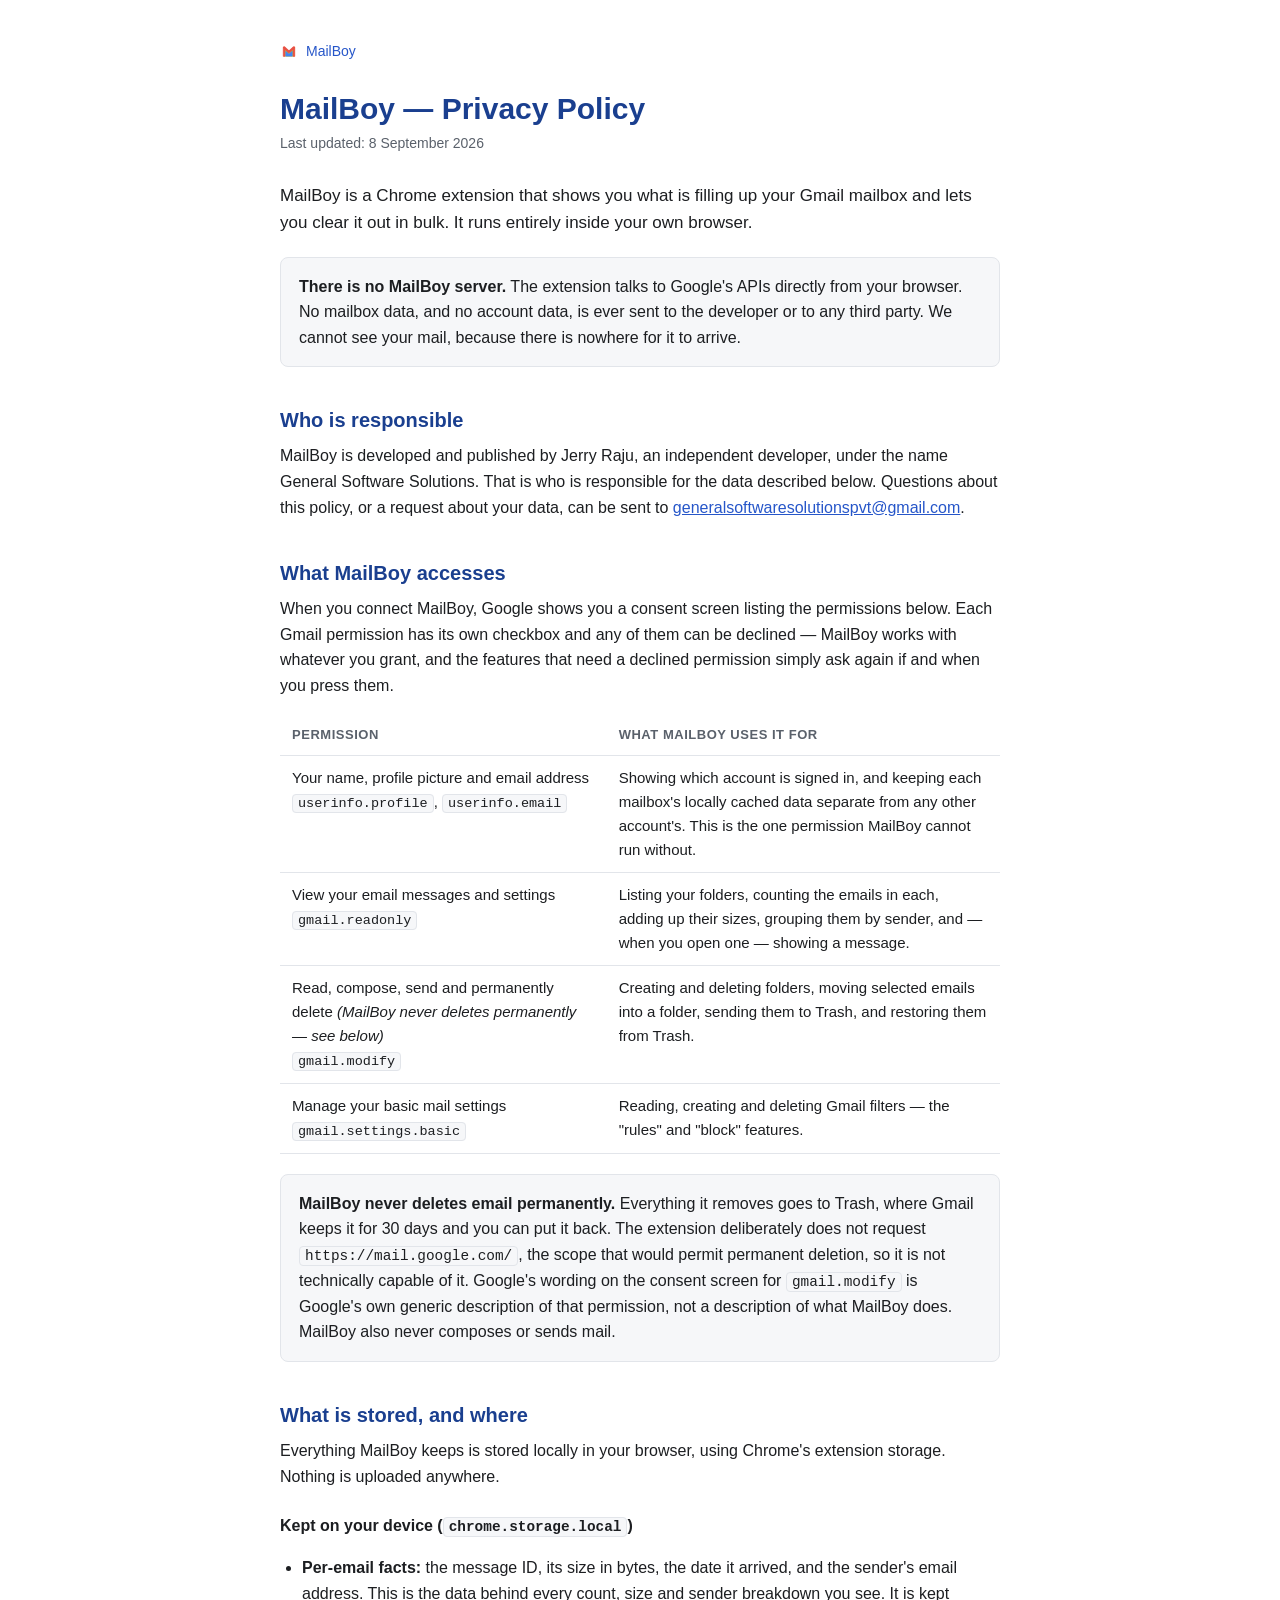
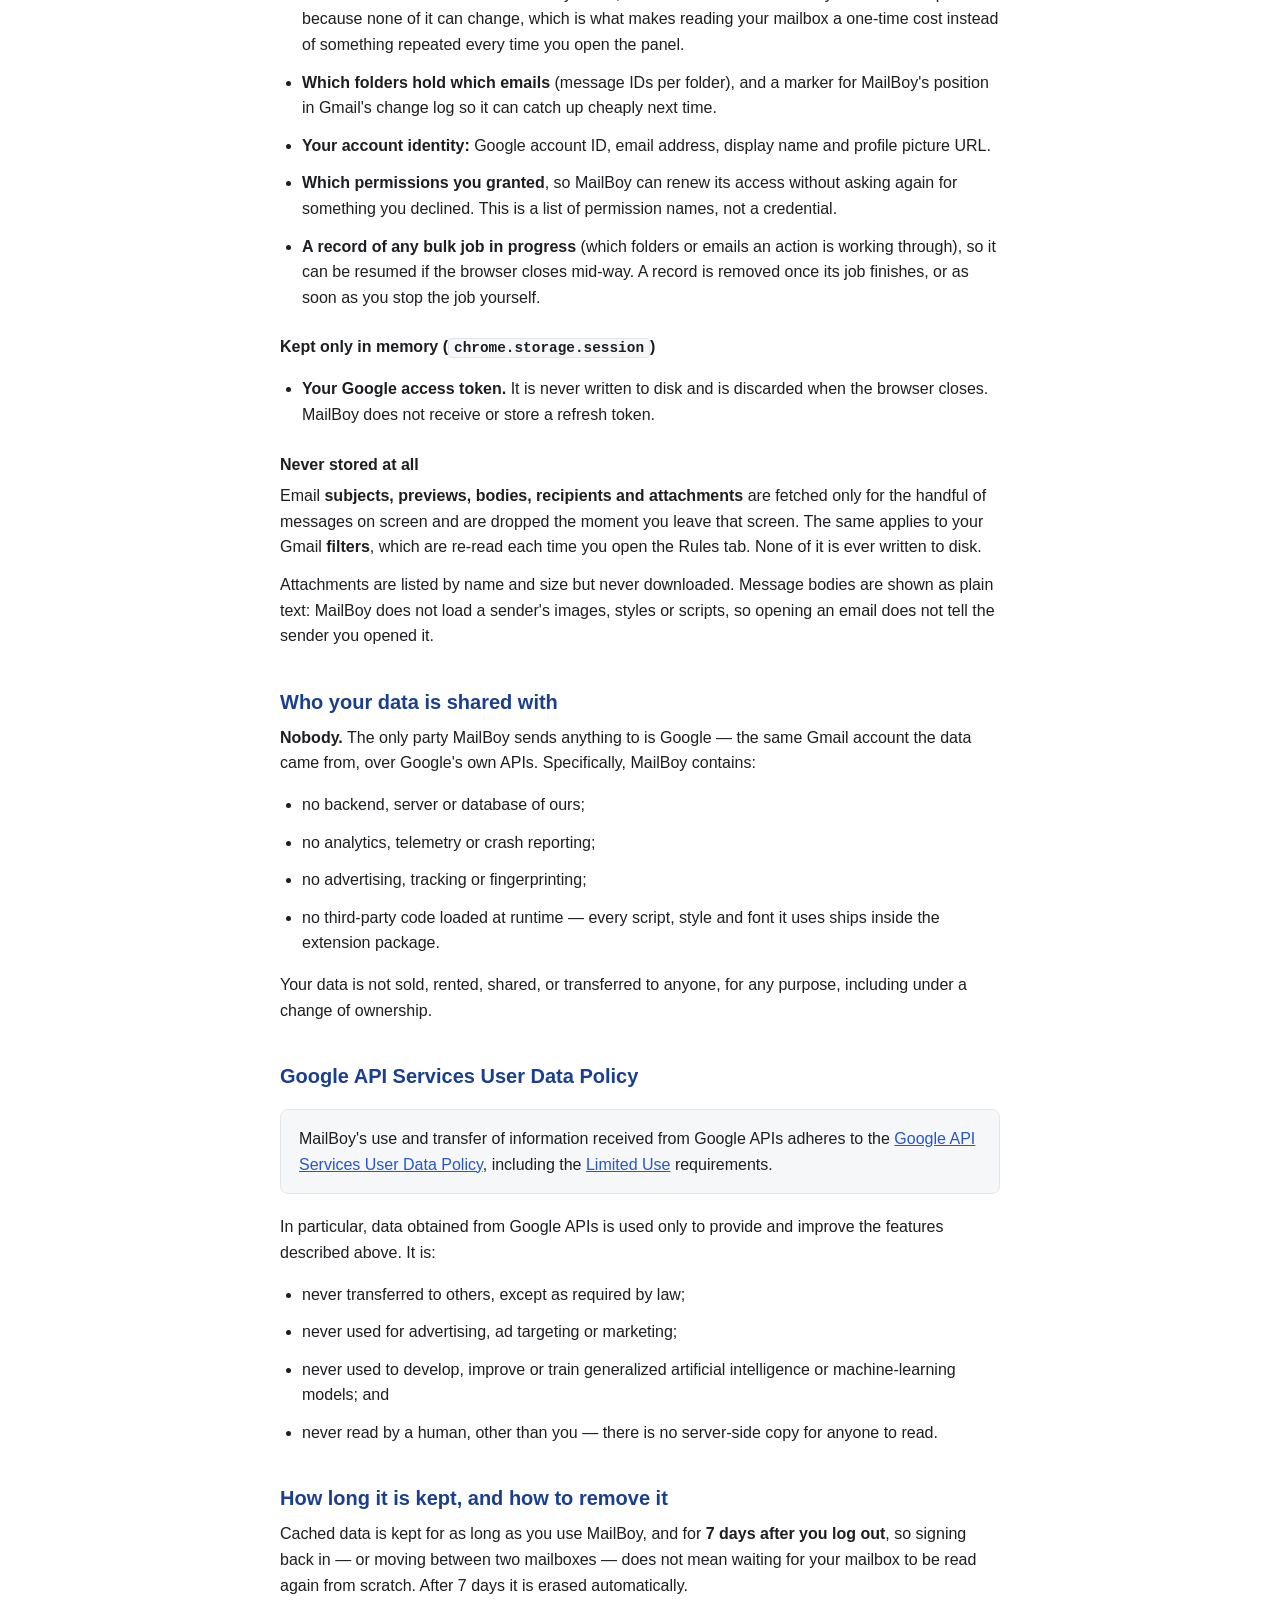
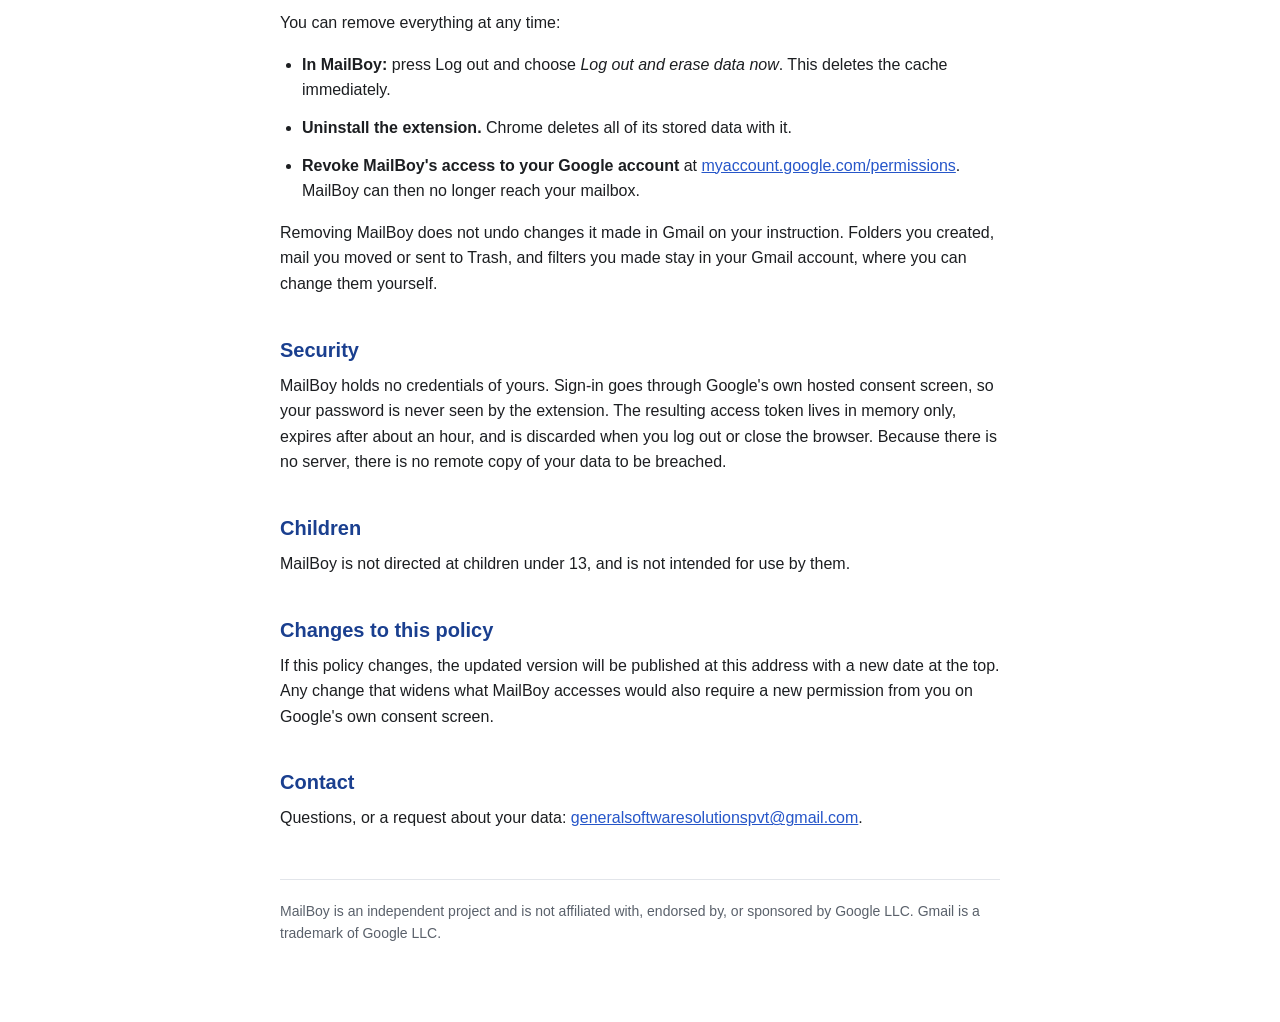
==== privacy.html @ fb3d023c "Add homepage. Signed-off-by: Jerry Raju <28558689+jerryraju07@users.noreply.github.com>" ====
<!doctype html>
<html lang="en">
  <head>
    <meta charset="utf-8" />
    <meta name="viewport" content="width=device-width, initial-scale=1" />
    <title>MailBoy — Privacy Policy</title>
    <meta
      name="description"
      content="Privacy policy for the MailBoy Chrome extension: what Google data it uses, where that data stays, and how to remove it."
    />
    <link rel="canonical" href="https://general-software-solutions.github.io/MailBoy/privacy.html" />
    <link rel="icon" type="image/png" sizes="32x32" href="resources/icons/icon32.png" />
    <link rel="icon" type="image/png" sizes="16x16" href="resources/icons/icon16.png" />
    <link rel="apple-touch-icon" href="resources/icons/icon128.png" />
    <style>
      :root {
        color-scheme: light dark;
        --bg: #ffffff;
        --surface: #f6f7f9;
        --text: #1c1e21;
        --muted: #5a616b;
        --heading: #1a3f8f;
        --border: #e2e5ea;
        --accent: #2656c9;
      }

      @media (prefers-color-scheme: dark) {
        :root {
          --bg: #16181c;
          --surface: #1e2126;
          --text: #e6e8ec;
          --muted: #a8b0bb;
          --heading: #aec6f6;
          --border: #2c3038;
          --accent: #7ba3ff;
        }
      }

      * {
        box-sizing: border-box;
      }

      body {
        margin: 0;
        padding: 40px 20px 80px;
        background: var(--bg);
        color: var(--text);
        font: 16px/1.6 -apple-system, BlinkMacSystemFont, "Segoe UI", Roboto,
          Helvetica, Arial, sans-serif;
      }

      main {
        max-width: 720px;
        margin: 0 auto;
      }

      h1 {
        font-size: 30px;
        line-height: 1.25;
        margin: 0 0 4px;
        color: var(--heading);
      }

      h2 {
        font-size: 20px;
        line-height: 1.3;
        margin: 40px 0 10px;
        color: var(--heading);
      }

      h3 {
        font-size: 16px;
        margin: 24px 0 6px;
      }

      .updated {
        color: var(--muted);
        font-size: 14px;
        margin: 0 0 28px;
      }

      .lede {
        font-size: 17px;
      }

      p,
      li {
        margin: 0 0 12px;
      }

      ul {
        padding-left: 22px;
      }

      a {
        color: var(--accent);
      }

      code {
        font-family: ui-monospace, SFMono-Regular, Menlo, Consolas, monospace;
        font-size: 0.9em;
        background: var(--surface);
        border: 1px solid var(--border);
        border-radius: 4px;
        padding: 1px 5px;
      }

      .callout {
        background: var(--surface);
        border: 1px solid var(--border);
        border-radius: 8px;
        padding: 16px 18px;
        margin: 20px 0;
      }

      .callout p:last-child,
      .callout ul:last-child,
      .callout li:last-child {
        margin-bottom: 0;
      }

      .table-wrap {
        overflow-x: auto;
        margin: 16px 0 20px;
      }

      table {
        border-collapse: collapse;
        width: 100%;
        min-width: 520px;
        font-size: 15px;
      }

      th,
      td {
        text-align: left;
        vertical-align: top;
        padding: 10px 12px;
        border-bottom: 1px solid var(--border);
      }

      th {
        color: var(--muted);
        font-weight: 600;
        font-size: 13px;
        text-transform: uppercase;
        letter-spacing: 0.04em;
      }

      .home {
        display: inline-flex;
        align-items: center;
        gap: 8px;
        margin: 0 0 28px;
        font-size: 14px;
        font-weight: 500;
        text-decoration: none;
      }

      .home svg {
        width: 18px;
        height: 18px;
        display: block;
      }

      footer {
        margin-top: 48px;
        padding-top: 20px;
        border-top: 1px solid var(--border);
        color: var(--muted);
        font-size: 14px;
      }
    </style>
  </head>
  <body>
    <main>
      <a class="home" href="./">
        <svg viewBox="0 0 200 200" aria-hidden="true">
          <path d="m45,161 v-110 l60,70 l58,-70 v110" fill="#fbbc05" stroke="#fbbc05" />
          <path
            d="m45,60 l55,50 55,-50"
            fill="none"
            stroke="#E85146"
            stroke-width="25"
            stroke-linecap="round"
            stroke-linejoin="round"
          />
          <path d="m35,160 h20 v-100 h-20z" fill="#E85146" stroke="#E85146" stroke-width="5" />
          <path d="m145,160 h20 v-100 h-20z" fill="#E85146" stroke="#E85146" stroke-width="5" />
          <path d="m60,160 h80 v-65 l-40,35 l-40,-35" fill="#4285f4" stroke="#34a853" />
        </svg>
        MailBoy
      </a>

      <h1>MailBoy — Privacy Policy</h1>
      <p class="updated">Last updated: 8 September 2026</p>

      <p class="lede">
        MailBoy is a Chrome extension that shows you what is filling up your
        Gmail mailbox and lets you clear it out in bulk. It runs entirely inside
        your own browser.
      </p>

      <div class="callout">
        <p>
          <strong>There is no MailBoy server.</strong> The extension talks to
          Google's APIs directly from your browser. No mailbox data, and no
          account data, is ever sent to the developer or to any third party. We
          cannot see your mail, because there is nowhere for it to arrive.
        </p>
      </div>

      <h2>Who is responsible</h2>
      <p>
        MailBoy is developed and published by Jerry Raju, an independent
        developer, under the name General Software Solutions. That is who is
        responsible for the data described below. Questions about this policy,
        or a request about your data, can be sent to
        <a href="mailto:generalsoftwaresolutionspvt@gmail.com">generalsoftwaresolutionspvt@gmail.com</a>.
      </p>

      <h2>What MailBoy accesses</h2>
      <p>
        When you connect MailBoy, Google shows you a consent screen listing the
        permissions below. Each Gmail permission has its own checkbox and any of
        them can be declined — MailBoy works with whatever you grant, and the
        features that need a declined permission simply ask again if and when you
        press them.
      </p>

      <div class="table-wrap">
        <table>
          <thead>
            <tr>
              <th>Permission</th>
              <th>What MailBoy uses it for</th>
            </tr>
          </thead>
          <tbody>
            <tr>
              <td>
                Your name, profile picture and email address<br />
                <code>userinfo.profile</code>, <code>userinfo.email</code>
              </td>
              <td>
                Showing which account is signed in, and keeping each mailbox's
                locally cached data separate from any other account's. This is
                the one permission MailBoy cannot run without.
              </td>
            </tr>
            <tr>
              <td>
                View your email messages and settings<br />
                <code>gmail.readonly</code>
              </td>
              <td>
                Listing your folders, counting the emails in each, adding up
                their sizes, grouping them by sender, and — when you open one —
                showing a message.
              </td>
            </tr>
            <tr>
              <td>
                Read, compose, send and permanently delete
                <em>(MailBoy never deletes permanently — see below)</em><br />
                <code>gmail.modify</code>
              </td>
              <td>
                Creating and deleting folders, moving selected emails into a
                folder, sending them to Trash, and restoring them from Trash.
              </td>
            </tr>
            <tr>
              <td>
                Manage your basic mail settings<br />
                <code>gmail.settings.basic</code>
              </td>
              <td>
                Reading, creating and deleting Gmail filters — the "rules" and
                "block" features.
              </td>
            </tr>
          </tbody>
        </table>
      </div>

      <div class="callout">
        <p>
          <strong>MailBoy never deletes email permanently.</strong> Everything it
          removes goes to Trash, where Gmail keeps it for 30 days and you can put
          it back. The extension deliberately does not request
          <code>https://mail.google.com/</code>, the scope that would permit
          permanent deletion, so it is not technically capable of it. Google's
          wording on the consent screen for <code>gmail.modify</code> is Google's
          own generic description of that permission, not a description of what
          MailBoy does. MailBoy also never composes or sends mail.
        </p>
      </div>

      <h2>What is stored, and where</h2>
      <p>
        Everything MailBoy keeps is stored locally in your browser, using
        Chrome's extension storage. Nothing is uploaded anywhere.
      </p>

      <h3>Kept on your device (<code>chrome.storage.local</code>)</h3>
      <ul>
        <li>
          <strong>Per-email facts:</strong> the message ID, its size in bytes,
          the date it arrived, and the sender's email address. This is the data
          behind every count, size and sender breakdown you see. It is kept
          because none of it can change, which is what makes reading your mailbox
          a one-time cost instead of something repeated every time you open the
          panel.
        </li>
        <li>
          <strong>Which folders hold which emails</strong> (message IDs per
          folder), and a marker for MailBoy's position in Gmail's change log so
          it can catch up cheaply next time.
        </li>
        <li>
          <strong>Your account identity:</strong> Google account ID, email
          address, display name and profile picture URL.
        </li>
        <li>
          <strong>Which permissions you granted</strong>, so MailBoy can renew
          its access without asking again for something you declined. This is a
          list of permission names, not a credential.
        </li>
        <li>
          <strong>A record of any bulk job in progress</strong> (which folders or
          emails an action is working through), so it can be resumed if the
          browser closes mid-way. A record is removed once its job finishes, or
          as soon as you stop the job yourself.
        </li>
      </ul>

      <h3>Kept only in memory (<code>chrome.storage.session</code>)</h3>
      <ul>
        <li>
          <strong>Your Google access token.</strong> It is never written to disk
          and is discarded when the browser closes. MailBoy does not receive or
          store a refresh token.
        </li>
      </ul>

      <h3>Never stored at all</h3>
      <p>
        Email <strong>subjects, previews, bodies, recipients and attachments</strong>
        are fetched only for the handful of messages on screen and are dropped
        the moment you leave that screen. The same applies to your Gmail
        <strong>filters</strong>, which are re-read each time you open the Rules
        tab. None of it is ever written to disk.
      </p>
      <p>
        Attachments are listed by name and size but never downloaded. Message
        bodies are shown as plain text: MailBoy does not load a sender's images,
        styles or scripts, so opening an email does not tell the sender you
        opened it.
      </p>

      <h2>Who your data is shared with</h2>
      <p>
        <strong>Nobody.</strong> The only party MailBoy sends anything to is
        Google — the same Gmail account the data came from, over Google's own
        APIs. Specifically, MailBoy contains:
      </p>
      <ul>
        <li>no backend, server or database of ours;</li>
        <li>no analytics, telemetry or crash reporting;</li>
        <li>no advertising, tracking or fingerprinting;</li>
        <li>
          no third-party code loaded at runtime — every script, style and font it
          uses ships inside the extension package.
        </li>
      </ul>
      <p>
        Your data is not sold, rented, shared, or transferred to anyone, for any
        purpose, including under a change of ownership.
      </p>

      <h2>Google API Services User Data Policy</h2>
      <div class="callout">
        <p>
          MailBoy's use and transfer of information received from Google APIs
          adheres to the
          <a
            href="https://developers.google.com/terms/api-services-user-data-policy"
            rel="noopener noreferrer"
            >Google API Services User Data Policy</a
          >, including the
          <a
            href="https://developers.google.com/terms/api-services-user-data-policy#additional_requirements_for_specific_api_scopes"
            rel="noopener noreferrer"
            >Limited Use</a
          >
          requirements.
        </p>
      </div>
      <p>In particular, data obtained from Google APIs is used only to provide and improve the features described above. It is:</p>
      <ul>
        <li>never transferred to others, except as required by law;</li>
        <li>never used for advertising, ad targeting or marketing;</li>
        <li>
          never used to develop, improve or train generalized artificial
          intelligence or machine-learning models; and
        </li>
        <li>
          never read by a human, other than you — there is no server-side copy for
          anyone to read.
        </li>
      </ul>

      <h2>How long it is kept, and how to remove it</h2>
      <p>
        Cached data is kept for as long as you use MailBoy, and for
        <strong>7 days after you log out</strong>, so signing back in — or moving
        between two mailboxes — does not mean waiting for your mailbox to be read
        again from scratch. After 7 days it is erased automatically.
      </p>
      <p>You can remove everything at any time:</p>
      <ul>
        <li>
          <strong>In MailBoy:</strong> press Log out and choose
          <em>Log out and erase data now</em>. This deletes the cache
          immediately.
        </li>
        <li>
          <strong>Uninstall the extension.</strong> Chrome deletes all of its
          stored data with it.
        </li>
        <li>
          <strong>Revoke MailBoy's access to your Google account</strong> at
          <a
            href="https://myaccount.google.com/permissions"
            rel="noopener noreferrer"
            >myaccount.google.com/permissions</a
          >. MailBoy can then no longer reach your mailbox.
        </li>
      </ul>
      <p>
        Removing MailBoy does not undo changes it made in Gmail on your
        instruction. Folders you created, mail you moved or sent to Trash, and
        filters you made stay in your Gmail account, where you can change them
        yourself.
      </p>

      <h2>Security</h2>
      <p>
        MailBoy holds no credentials of yours. Sign-in goes through Google's own
        hosted consent screen, so your password is never seen by the extension.
        The resulting access token lives in memory only, expires after about an
        hour, and is discarded when you log out or close the browser. Because
        there is no server, there is no remote copy of your data to be breached.
      </p>

      <h2>Children</h2>
      <p>
        MailBoy is not directed at children under 13, and is not intended for use
        by them.
      </p>

      <h2>Changes to this policy</h2>
      <p>
        If this policy changes, the updated version will be published at this
        address with a new date at the top. Any change that widens what MailBoy
        accesses would also require a new permission from you on Google's own
        consent screen.
      </p>

      <h2>Contact</h2>
      <p>
        Questions, or a request about your data:
        <a href="mailto:generalsoftwaresolutionspvt@gmail.com">generalsoftwaresolutionspvt@gmail.com</a>.
      </p>

      <footer>
        MailBoy is an independent project and is not affiliated with, endorsed by,
        or sponsored by Google LLC. Gmail is a trademark of Google LLC.
      </footer>
    </main>
  </body>
</html>
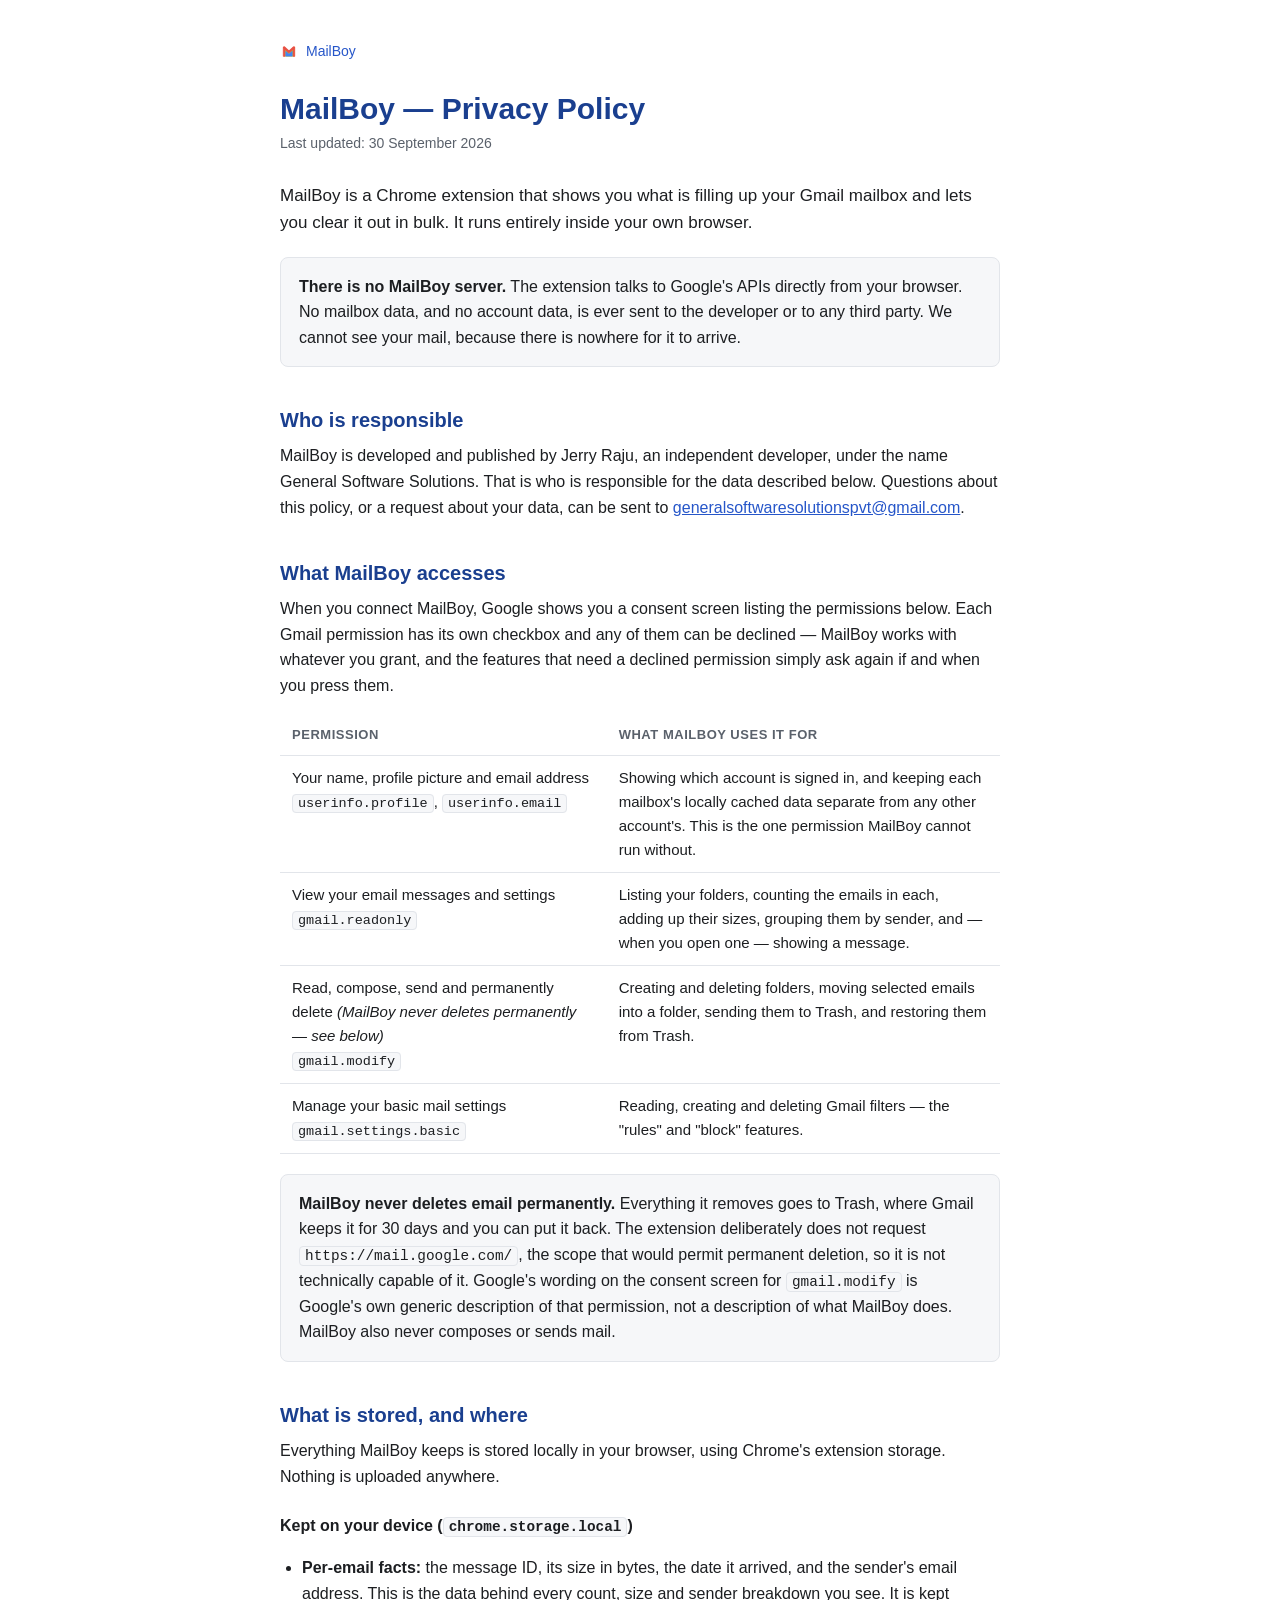
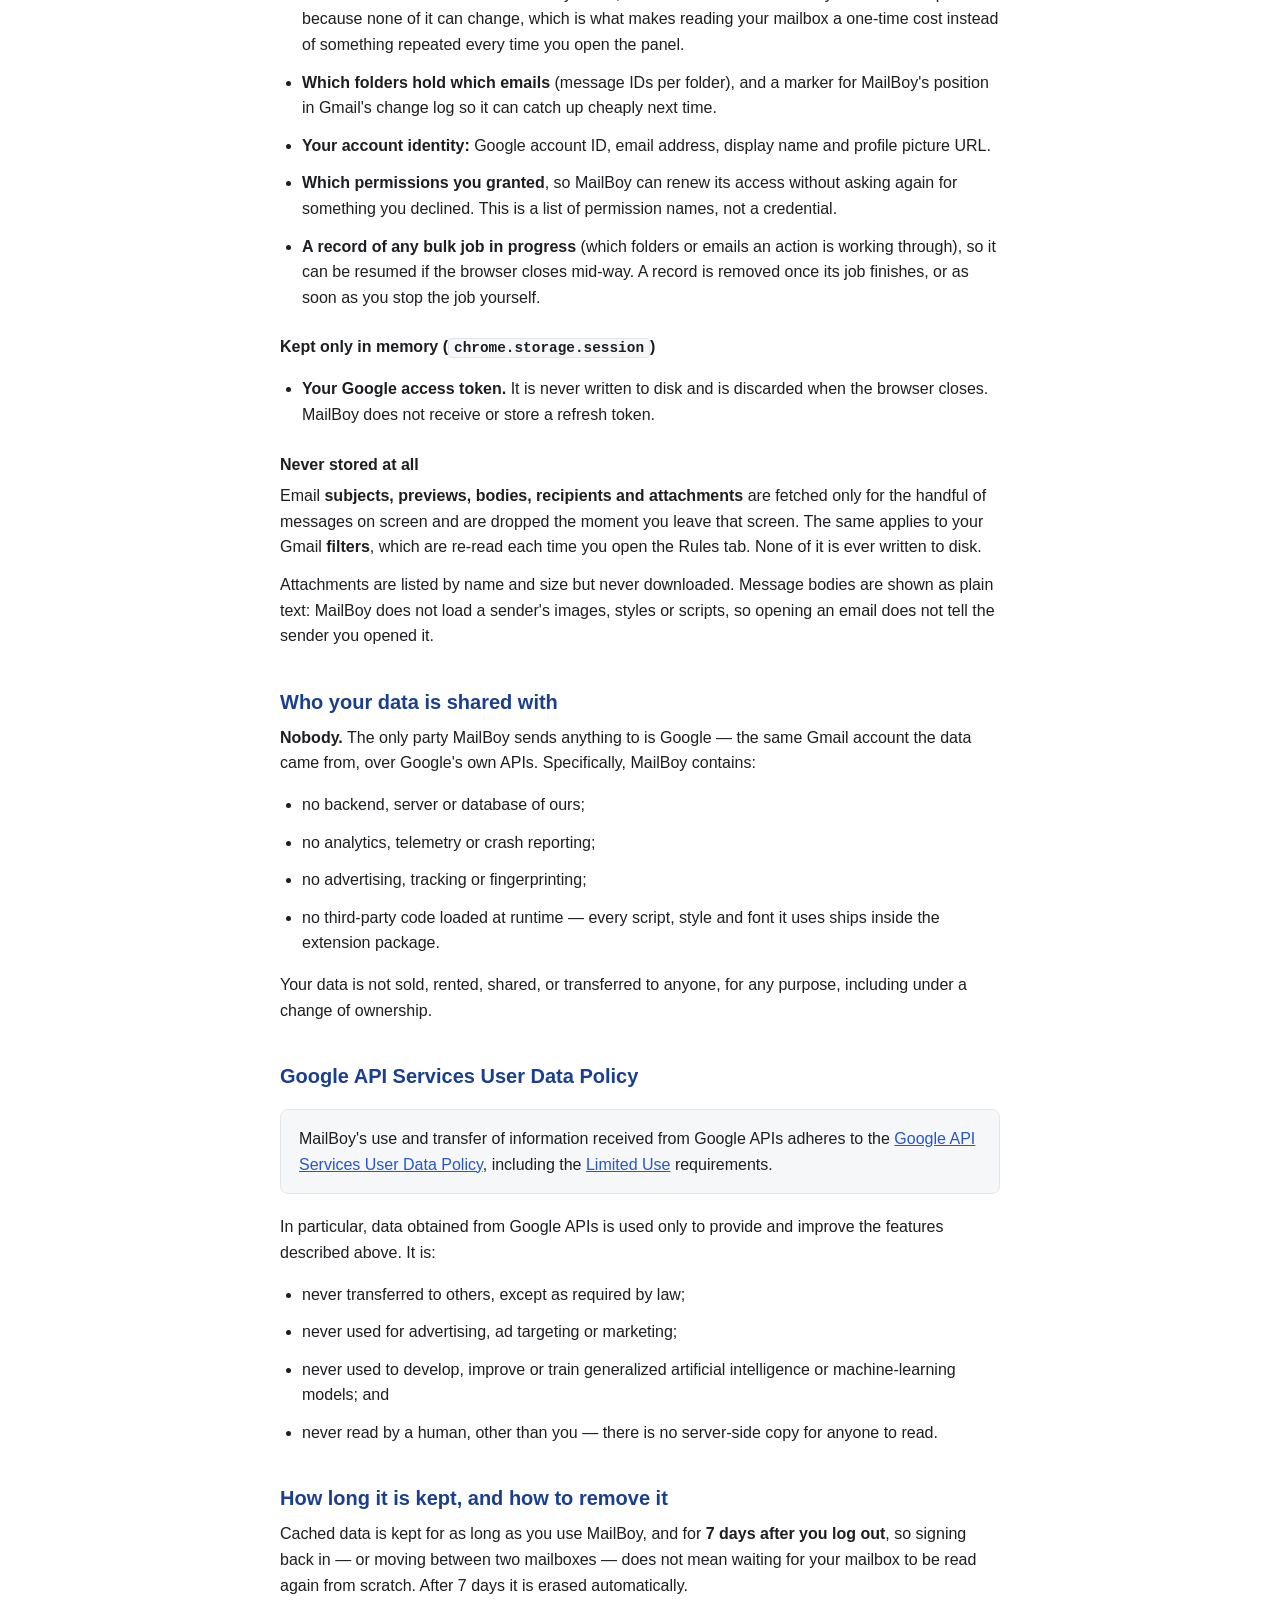
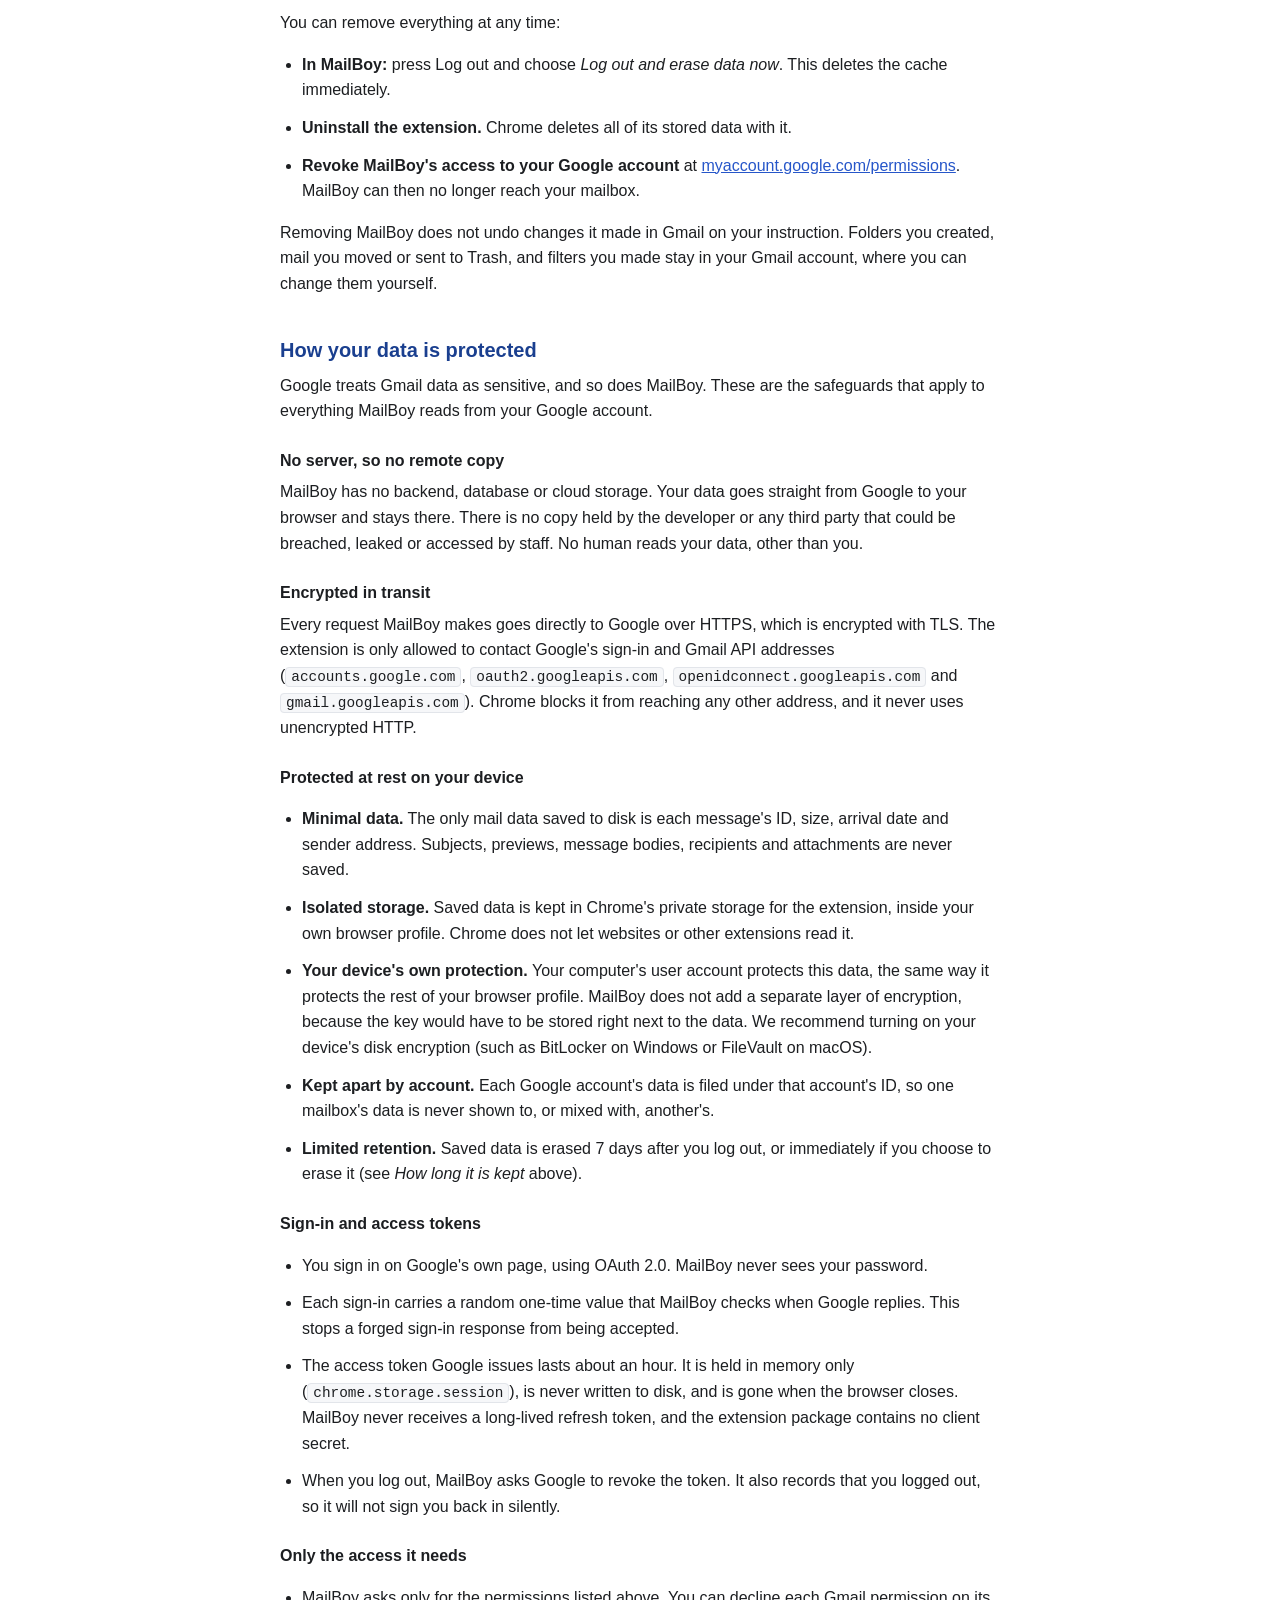
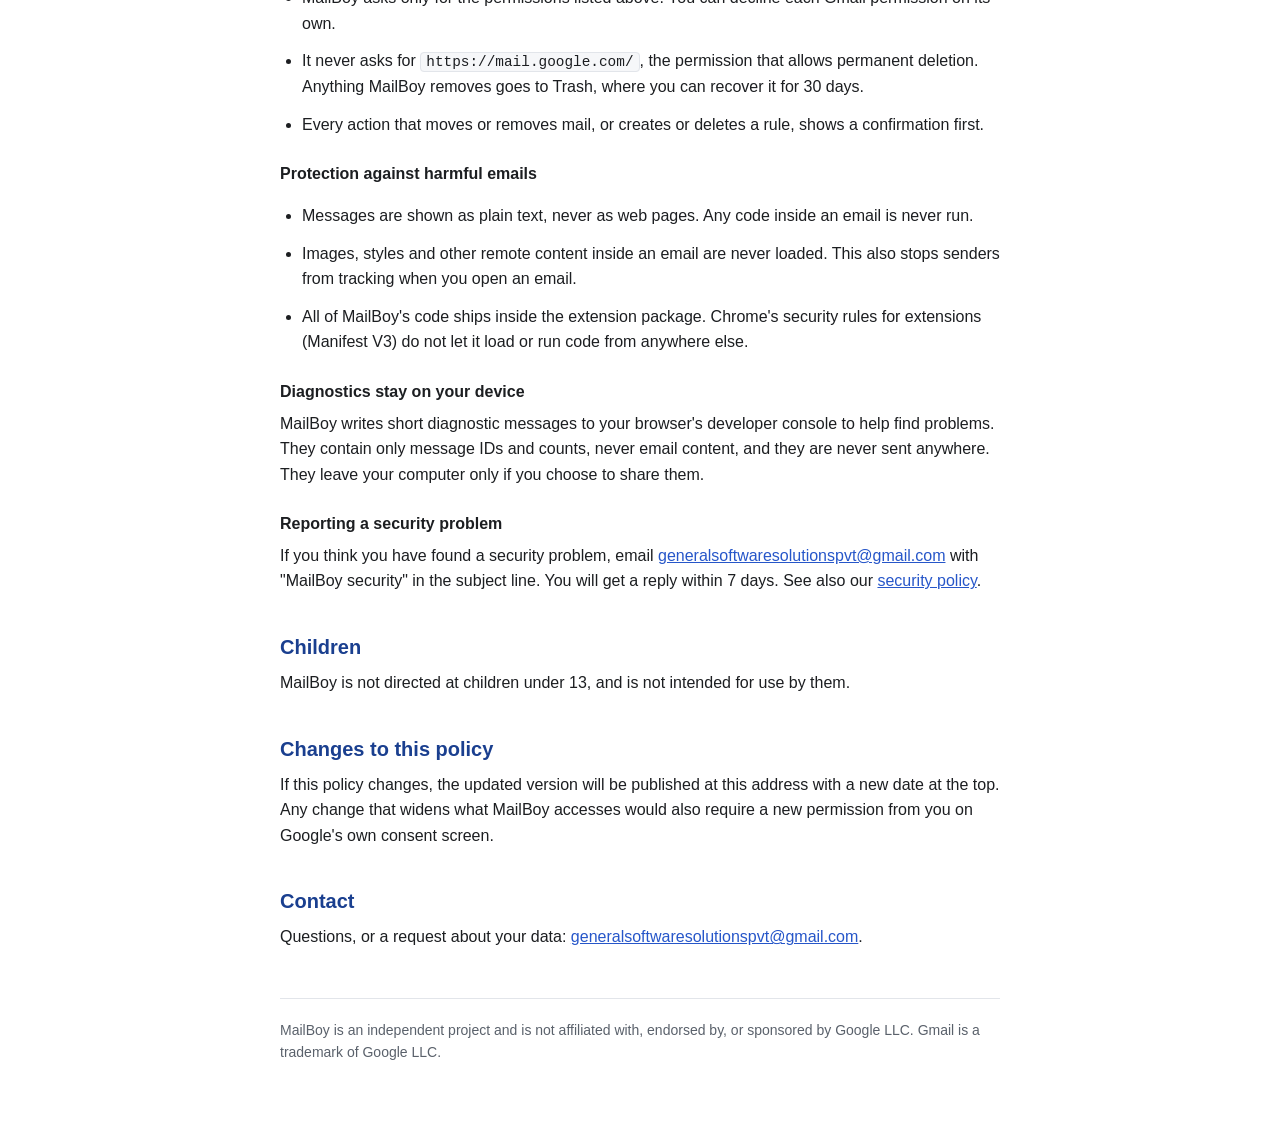
==== commit 87e96cf2: "Update privacy policy to include data protection section. Signed-off-by: Jerry Raju <28558689+jerryr" ====
--- a/privacy.html
+++ b/privacy.html
@@ -8,7 +8,7 @@
       name="description"
       content="Privacy policy for the MailBoy Chrome extension: what Google data it uses, where that data stays, and how to remove it."
     />
-    <link rel="canonical" href="https://general-software-solutions.github.io/MailBoy/privacy.html" />
+    <link rel="canonical" href="https://generalsoftwaresolutions.com/privacy.html" />
     <link rel="icon" type="image/png" sizes="32x32" href="resources/icons/icon32.png" />
     <link rel="icon" type="image/png" sizes="16x16" href="resources/icons/icon16.png" />
     <link rel="apple-touch-icon" href="resources/icons/icon128.png" />
@@ -193,7 +193,7 @@
       </a>
 
       <h1>MailBoy — Privacy Policy</h1>
-      <p class="updated">Last updated: 8 September 2026</p>
+      <p class="updated">Last updated: 30 September 2026</p>
 
       <p class="lede">
         MailBoy is a Chrome extension that shows you what is filling up your
@@ -445,13 +445,137 @@
         yourself.
       </p>
 
-      <h2>Security</h2>
-      <p>
-        MailBoy holds no credentials of yours. Sign-in goes through Google's own
-        hosted consent screen, so your password is never seen by the extension.
-        The resulting access token lives in memory only, expires after about an
-        hour, and is discarded when you log out or close the browser. Because
-        there is no server, there is no remote copy of your data to be breached.
+      <h2>How your data is protected</h2>
+      <p>
+        Google treats Gmail data as sensitive, and so does MailBoy. These are the
+        safeguards that apply to everything MailBoy reads from your Google
+        account.
+      </p>
+
+      <h3>No server, so no remote copy</h3>
+      <p>
+        MailBoy has no backend, database or cloud storage. Your data goes
+        straight from Google to your browser and stays there. There is no copy
+        held by the developer or any third party that could be breached, leaked
+        or accessed by staff. No human reads your data, other than you.
+      </p>
+
+      <h3>Encrypted in transit</h3>
+      <p>
+        Every request MailBoy makes goes directly to Google over HTTPS, which is
+        encrypted with TLS. The extension is only allowed to contact Google's
+        sign-in and Gmail API addresses (<code>accounts.google.com</code>,
+        <code>oauth2.googleapis.com</code>,
+        <code>openidconnect.googleapis.com</code> and
+        <code>gmail.googleapis.com</code>). Chrome blocks it from reaching any
+        other address, and it never uses unencrypted HTTP.
+      </p>
+
+      <h3>Protected at rest on your device</h3>
+      <ul>
+        <li>
+          <strong>Minimal data.</strong> The only mail data saved to disk is each
+          message's ID, size, arrival date and sender address. Subjects,
+          previews, message bodies, recipients and attachments are never saved.
+        </li>
+        <li>
+          <strong>Isolated storage.</strong> Saved data is kept in Chrome's
+          private storage for the extension, inside your own browser profile.
+          Chrome does not let websites or other extensions read it.
+        </li>
+        <li>
+          <strong>Your device's own protection.</strong> Your computer's user
+          account protects this data, the same way it protects the rest of your
+          browser profile. MailBoy does not add a separate layer of encryption,
+          because the key would have to be stored right next to the data. We
+          recommend turning on your device's disk encryption (such as BitLocker
+          on Windows or FileVault on macOS).
+        </li>
+        <li>
+          <strong>Kept apart by account.</strong> Each Google account's data is
+          filed under that account's ID, so one mailbox's data is never shown
+          to, or mixed with, another's.
+        </li>
+        <li>
+          <strong>Limited retention.</strong> Saved data is erased 7 days after
+          you log out, or immediately if you choose to erase it (see
+          <em>How long it is kept</em> above).
+        </li>
+      </ul>
+
+      <h3>Sign-in and access tokens</h3>
+      <ul>
+        <li>
+          You sign in on Google's own page, using OAuth 2.0. MailBoy never sees
+          your password.
+        </li>
+        <li>
+          Each sign-in carries a random one-time value that MailBoy checks when
+          Google replies. This stops a forged sign-in response from being
+          accepted.
+        </li>
+        <li>
+          The access token Google issues lasts about an hour. It is held in
+          memory only (<code>chrome.storage.session</code>), is never written to
+          disk, and is gone when the browser closes. MailBoy never receives a
+          long-lived refresh token, and the extension package contains no client
+          secret.
+        </li>
+        <li>
+          When you log out, MailBoy asks Google to revoke the token. It also
+          records that you logged out, so it will not sign you back in silently.
+        </li>
+      </ul>
+
+      <h3>Only the access it needs</h3>
+      <ul>
+        <li>
+          MailBoy asks only for the permissions listed above. You can decline
+          each Gmail permission on its own.
+        </li>
+        <li>
+          It never asks for <code>https://mail.google.com/</code>, the permission
+          that allows permanent deletion. Anything MailBoy removes goes to Trash,
+          where you can recover it for 30 days.
+        </li>
+        <li>
+          Every action that moves or removes mail, or creates or deletes a rule,
+          shows a confirmation first.
+        </li>
+      </ul>
+
+      <h3>Protection against harmful emails</h3>
+      <ul>
+        <li>
+          Messages are shown as plain text, never as web pages. Any code inside
+          an email is never run.
+        </li>
+        <li>
+          Images, styles and other remote content inside an email are never
+          loaded. This also stops senders from tracking when you open an email.
+        </li>
+        <li>
+          All of MailBoy's code ships inside the extension package. Chrome's
+          security rules for extensions (Manifest V3) do not let it load or run
+          code from anywhere else.
+        </li>
+      </ul>
+
+      <h3>Diagnostics stay on your device</h3>
+      <p>
+        MailBoy writes short diagnostic messages to your browser's developer
+        console to help find problems. They contain only message IDs and
+        counts, never email content, and they are never sent anywhere. They
+        leave your computer only if you choose to share them.
+      </p>
+
+      <h3>Reporting a security problem</h3>
+      <p>
+        If you think you have found a security problem, email
+        <a href="mailto:generalsoftwaresolutionspvt@gmail.com">generalsoftwaresolutionspvt@gmail.com</a>
+        with "MailBoy security" in the subject line. You will get a reply
+        within 7 days. See also our
+        <a href="https://github.com/General-Software-Solutions/MailBoy/blob/main/SECURITY.md" rel="noopener noreferrer">security policy</a>.
       </p>
 
       <h2>Children</h2>
